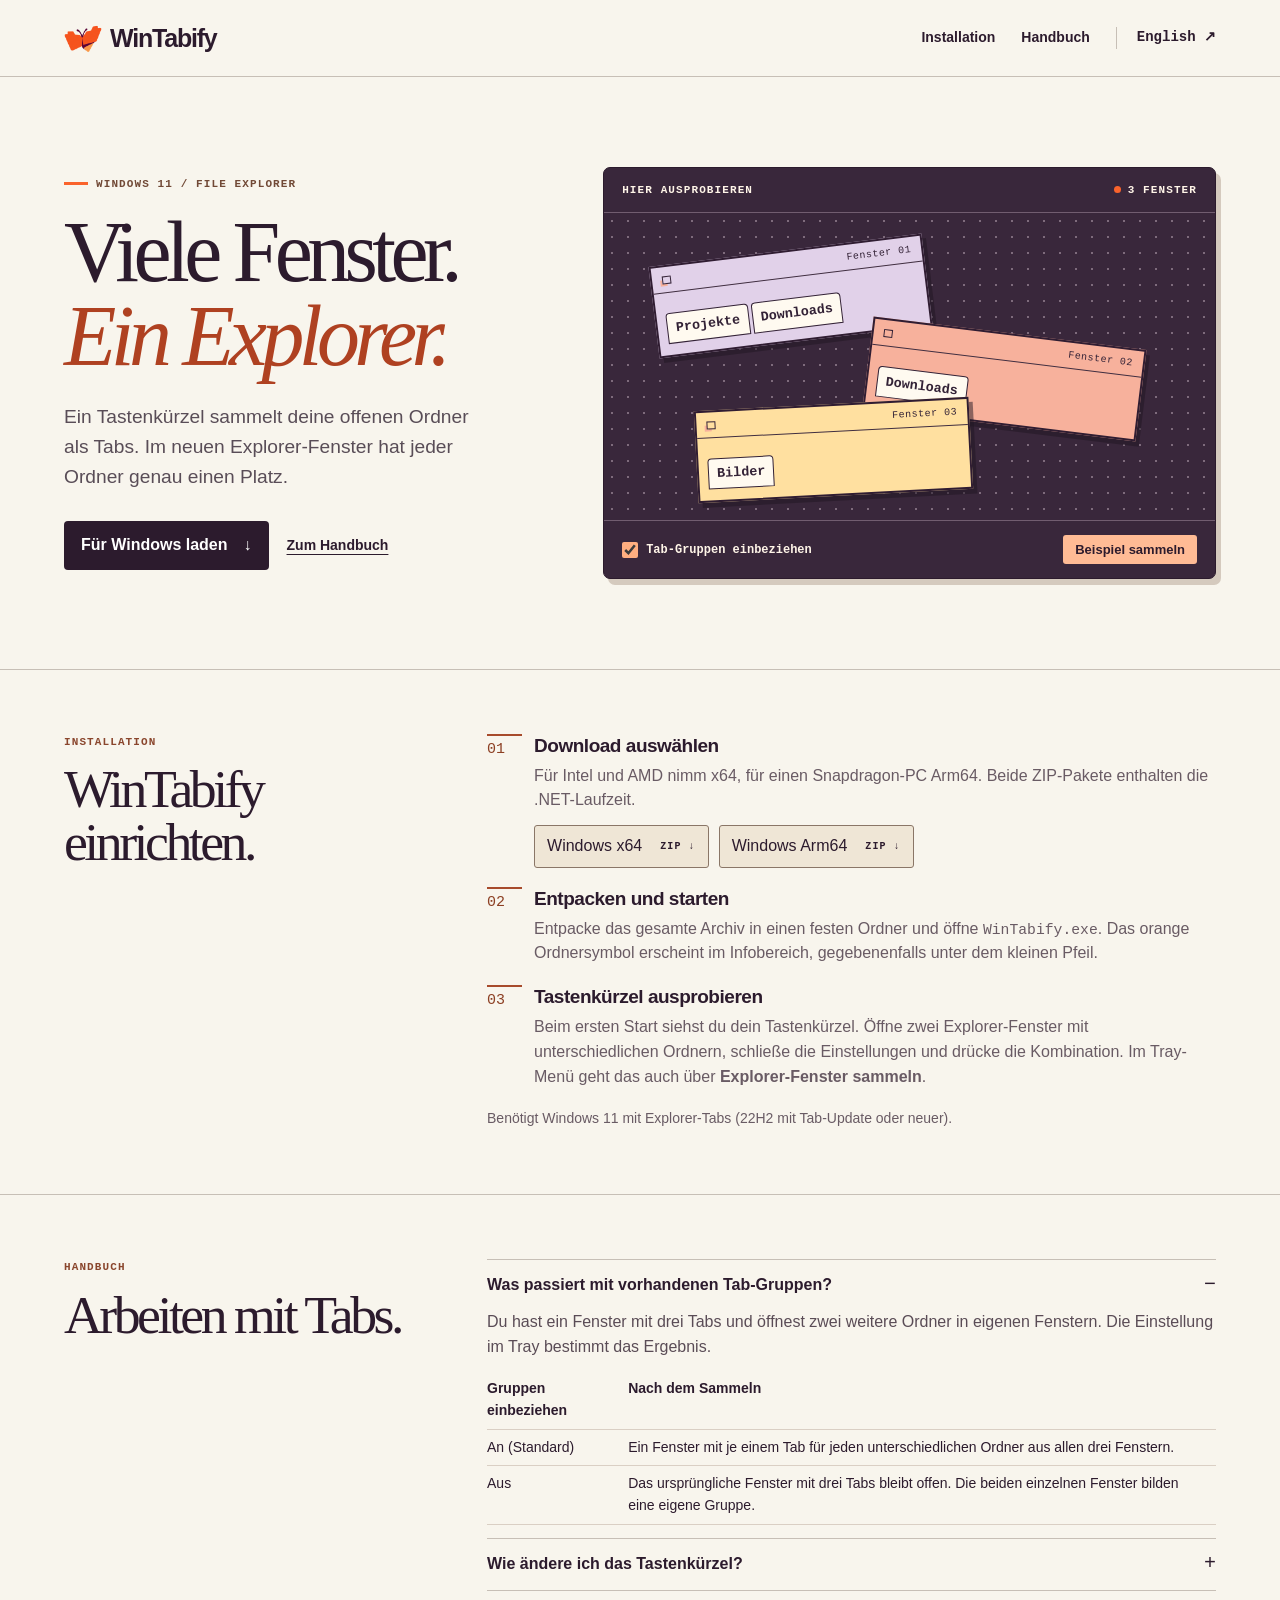
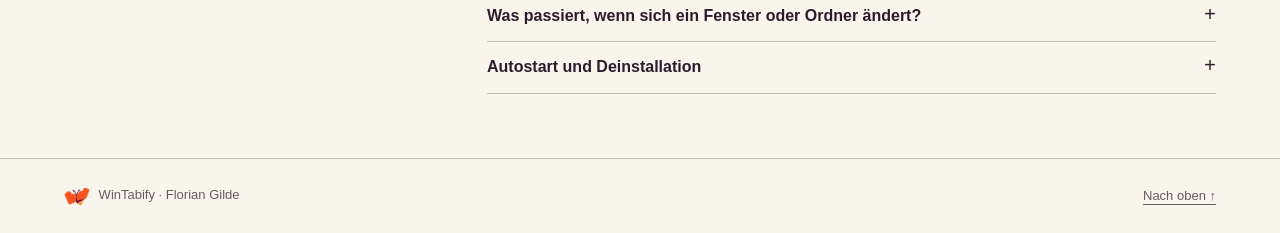
==== docs/de/index.html @ fa4d602b "Build WinTabify tray app and bilingual download site" ====
<!doctype html>
<html lang="de">
  <head>
    <meta charset="utf-8" />
    <meta name="viewport" content="width=device-width, initial-scale=1" />
    <meta name="theme-color" content="#39273b" />
    <meta
      name="description"
      content="Sammle offene Explorer-Fenster unter Windows 11 mit einem Tastenkürzel als eindeutige Ordner-Tabs. WinTabify herunterladen und einrichten."
    />
    <title>WinTabify — Viele Fenster. Ein Explorer.</title>
    <link rel="icon" href="../assets/mark.png" />
    <link rel="alternate" hreflang="en" href="../index.html" />
    <link rel="alternate" hreflang="de" href="../de/index.html" />
    <link rel="stylesheet" href="../assets/site.css" />
    <script defer src="../assets/demo.js"></script>
  </head>
  <body>
    <a class="skip" href="#main">Zum Inhalt</a>
    <header>
      <nav class="wrap" aria-label="Hauptnavigation">
        <a class="wordmark" href="#main"
          ><img
            src="../assets/mark.png"
            width="38"
            height="38"
            alt=""
          />WinTabify</a
        >
        <a class="jump" href="#install">Installation</a>
        <a class="jump" href="#guide">Handbuch</a>
        <a class="language" href="../index.html" hreflang="en" lang="en"
          >English ↗</a
        >
      </nav>
    </header>
    <main id="main">
      <div class="wrap hero">
        <div>
          <p class="eyebrow">Windows 11 / File Explorer</p>
          <h1>Viele Fenster.<br /><em>Ein Explorer.</em></h1>
          <p class="lede">
            Ein Tastenkürzel sammelt deine offenen Ordner als Tabs. Im neuen
            Explorer-Fenster hat jeder Ordner genau einen Platz.
          </p>
          <div class="actions">
            <a class="action" href="#install"
              >Für Windows laden <span aria-hidden="true">↓</span></a
            >
            <a class="textlink" href="#guide">Zum Handbuch</a>
          </div>
        </div>
        <figure
          class="plate"
          data-demo
          aria-label="Interaktives Ordnerbeispiel"
        >
          <figcaption class="platehead">
            <span>Hier ausprobieren</span
            ><span
              class="state"
              data-state
              data-one="1 Fenster"
              data-two="2 Fenster"
              data-three="3 Fenster"
              aria-live="polite"
              >3 Fenster</span
            >
          </figcaption>
          <div class="stage" aria-hidden="true">
            <div class="card one">
              <div class="rail"><i></i><span>Fenster 01</span></div>
              <div class="tabs">
                <span class="tab">Projekte</span
                ><span class="tab">Downloads</span>
              </div>
            </div>
            <div class="card two">
              <div class="rail"><i></i><span>Fenster 02</span></div>
              <div class="tabs"><span class="tab">Downloads</span></div>
            </div>
            <div class="card three">
              <div class="rail"><i></i><span>Fenster 03</span></div>
              <div class="tabs"><span class="tab">Bilder</span></div>
            </div>
            <div class="card result">
              <div class="rail"><i></i><span>WinTabify</span></div>
              <div class="tabs">
                <span class="tab group-only">Projekte</span
                ><span class="tab">Downloads</span
                ><span class="tab">Bilder</span>
              </div>
            </div>
          </div>
          <div class="platefoot">
            <label
              ><input type="checkbox" checked /> Tab-Gruppen einbeziehen</label
            ><button
              class="example-button"
              type="button"
              data-gather="Beispiel sammeln"
              data-reset="Zurücksetzen"
            >
              Beispiel sammeln
            </button>
          </div>
          <noscript
            ><p>
              Aktiviere JavaScript, um das Beispiel auszuprobieren.
            </p></noscript
          >
        </figure>
      </div>

      <section class="section" id="install">
        <div class="wrap section-grid">
          <div>
            <p class="sectionno">Installation</p>
            <h2>WinTabify einrichten.</h2>
          </div>
          <div>
            <ol class="steps">
              <li class="step">
                <div>
                  <h3>Download auswählen</h3>
                  <p>
                    Für Intel und AMD nimm x64, für einen Snapdragon-PC Arm64.
                    Beide ZIP-Pakete enthalten die .NET-Laufzeit.
                  </p>
                  <div class="downloads">
                    <a
                      class="download"
                      href="../downloads/WinTabify-win-x64.zip"
                      download
                      >Windows x64 <small>ZIP ↓</small></a
                    >
                    <a
                      class="download"
                      href="../downloads/WinTabify-win-arm64.zip"
                      download
                      >Windows Arm64 <small>ZIP ↓</small></a
                    >
                  </div>
                </div>
              </li>
              <li class="step">
                <div>
                  <h3>Entpacken und starten</h3>
                  <p>
                    Entpacke das gesamte Archiv in einen festen Ordner und öffne
                    <code>WinTabify.exe</code>. Das orange Ordnersymbol
                    erscheint im Infobereich, gegebenenfalls unter dem kleinen
                    Pfeil.
                  </p>
                </div>
              </li>
              <li class="step">
                <div>
                  <h3>Tastenkürzel ausprobieren</h3>
                  <p>
                    Beim ersten Start siehst du dein Tastenkürzel. Öffne zwei
                    Explorer-Fenster mit unterschiedlichen Ordnern, schließe die
                    Einstellungen und drücke die Kombination. Im Tray-Menü geht
                    das auch über <strong>Explorer-Fenster sammeln</strong>.
                  </p>
                </div>
              </li>
            </ol>
            <p class="compact">
              Benötigt Windows 11 mit Explorer-Tabs (22H2 mit Tab-Update oder
              neuer).
            </p>
          </div>
        </div>
      </section>
      <section class="section" id="guide">
        <div class="wrap section-grid">
          <div>
            <p class="sectionno">Handbuch</p>
            <h2>Arbeiten mit Tabs.</h2>
          </div>
          <div>
            <details class="doc" open>
              <summary>Was passiert mit vorhandenen Tab-Gruppen?</summary>
              <p>
                Du hast ein Fenster mit drei Tabs und öffnest zwei weitere
                Ordner in eigenen Fenstern. Die Einstellung im Tray bestimmt das
                Ergebnis.
              </p>
              <table>
                <thead>
                  <tr>
                    <th>Gruppen einbeziehen</th>
                    <th>Nach dem Sammeln</th>
                  </tr>
                </thead>
                <tbody>
                  <tr>
                    <td>An (Standard)</td>
                    <td>
                      Ein Fenster mit je einem Tab für jeden unterschiedlichen
                      Ordner aus allen drei Fenstern.
                    </td>
                  </tr>
                  <tr>
                    <td>Aus</td>
                    <td>
                      Das ursprüngliche Fenster mit drei Tabs bleibt offen. Die
                      beiden einzelnen Fenster bilden eine eigene Gruppe.
                    </td>
                  </tr>
                </tbody>
              </table>
            </details>
            <details class="doc">
              <summary>Wie ändere ich das Tastenkürzel?</summary>
              <p>
                Doppelklicke auf das Tray-Symbol, klicke auf das aktuelle
                Kürzel, drücke die neue Kombination und speichere. Beim ersten
                Start versucht WinTabify <kbd>Strg</kbd> + <kbd>Win</kbd> +
                <kbd>E</kbd>, danach <kbd>Alt</kbd> + <kbd>Win</kbd> +
                <kbd>E</kbd>, zuletzt <kbd>Strg</kbd> + <kbd>Umschalt</kbd> +
                <kbd>F11</kbd>. Lehnt Windows eine Kombination ab, kannst du in
                den Einstellungen eine andere wählen. Nach dem Schließen der
                Einstellungen steht der Tray-Befehl zur Verfügung.
              </p>
            </details>
            <details class="doc">
              <summary>
                Was passiert, wenn sich ein Fenster oder Ordner ändert?
              </summary>
              <p>
                WinTabify prüft die Ordner im neuen Fenster und anschließend
                jedes Quellfenster vor dem Schließen. Bei unlesbaren Tabs,
                Änderungen oder einer Schließbestätigung kann ein Quellfenster
                offen bleiben. Nach einem Abbruch kann auch das teilweise
                gefüllte Zielfenster offen sein.
              </p>
              <p>
                Neue Tabs öffnen den jeweiligen Ordner. Verlauf, Markierungen
                und Scrollposition gehören zum ursprünglichen Tab.
              </p>
            </details>
            <details class="doc">
              <summary>Autostart und Deinstallation</summary>
              <p>
                Für den Autostart drücke Win + R, gib
                <code>shell:startup</code> ein und lege dort eine Verknüpfung zu
                <code>WinTabify.exe</code> ab. Zum Deinstallieren beende die App
                über das Tray und entferne den entpackten Ordner sowie die
                Autostart-Verknüpfung. Gespeicherte Einstellungen kannst du
                unter <code>%LOCALAPPDATA%\WinTabify</code> löschen.
              </p>
            </details>
          </div>
        </div>
      </section>
    </main>
    <footer>
      <div class="wrap foot">
        <span
          ><img src="../assets/mark.png" alt="" /> WinTabify · Florian
          Gilde</span
        ><a href="#main">Nach oben ↑</a>
      </div>
    </footer>
  </body>
</html>
---- docs/assets/site.css ----
@charset "UTF-8";
:root {
  --paper: #f8f5ed;
  --ink: #2c1b2d;
  --muted: #695b64;
  --line: #c7bfb6;
  --orange: #fa632c;
  --blush: #f7b19c;
  --plum: #39273b;
  --sans: "Segoe UI", Arial, sans-serif;
  --serif: Georgia, "Times New Roman", serif;
  --mono: Consolas, "Courier New", monospace;
  color-scheme: light;
}
* {
  box-sizing: border-box;
}
html {
  scroll-behavior: smooth;
}
body {
  margin: 0;
  color: var(--ink);
  background: var(--paper);
  font: 16px/1.55 var(--sans);
}
a {
  color: inherit;
  text-underline-offset: 4px;
}
a:hover {
  color: #a63c1a;
}
button,
a {
  touch-action: manipulation;
}
button {
  font: inherit;
  cursor: pointer;
}
a:focus-visible,
button:focus-visible,
summary:focus-visible,
input:focus-visible {
  outline: 3px solid #cc4c1b;
  outline-offset: 4px;
}
.wrap {
  max-width: 1400px;
  margin: auto;
  padding-inline: clamp(20px, 5vw, 78px);
}
header {
  border-bottom: 1px solid var(--line);
}
nav {
  min-height: 76px;
  display: flex;
  gap: 26px;
  align-items: center;
}
.wordmark {
  display: inline-flex;
  align-items: center;
  gap: 8px;
  text-decoration: none;
  font-weight: 750;
  letter-spacing: -1.2px;
  font-size: 25px;
  margin-right: auto;
}
.wordmark img {
  width: 38px;
  height: 38px;
}
nav .jump,
nav .language {
  font-size: 14px;
  text-decoration: none;
  font-weight: 600;
}
nav .language {
  padding-left: 20px;
  border-left: 1px solid var(--line);
  font-family: var(--mono);
}
.skip {
  position: absolute;
  top: -7em;
  background: white;
  padding: 12px;
  z-index: 4;
}
.skip:focus {
  top: 0;
}
.hero {
  display: grid;
  grid-template-columns: 0.88fr 1.12fr;
  align-items: center;
  gap: clamp(25px, 4.5vw, 78px);
  padding-block: clamp(56px, 7vw, 105px);
}
.eyebrow,
.platehead,
.platefoot,
.sectionno,
.step small,
.download small {
  font: 600 11px/1.5 var(--mono);
  text-transform: uppercase;
  letter-spacing: 1.1px;
}
.eyebrow {
  display: flex;
  align-items: center;
  gap: 8px;
  color: #714936;
}
.eyebrow:before {
  content: "";
  width: 24px;
  height: 3px;
  background: var(--orange);
}
h1,
h2,
h3,
p,
figure {
  margin: 0;
}
h1,
h2 {
  font-family: var(--serif);
  font-weight: 400;
  letter-spacing: -0.065em;
  line-height: 0.98;
}
h1 {
  font-size: clamp(57px, 6.7vw, 104px);
  margin: 19px 0 23px;
}
h1 em {
  color: #af4121;
  font-weight: 400;
}
.lede {
  font-size: clamp(17px, 1.5vw, 21px);
  color: #594d57;
  max-width: 39ch;
}
.actions {
  display: flex;
  flex-wrap: wrap;
  align-items: center;
  gap: 18px;
  margin-top: 30px;
}
.action {
  display: inline-flex;
  align-items: center;
  gap: 16px;
  border-radius: 4px;
  background: var(--ink);
  padding: 12px 17px;
  color: white;
  text-decoration: none;
  font-weight: 600;
}
.action:hover {
  color: white;
  background: #533451;
}
.textlink {
  font-weight: 600;
  font-size: 14px;
}
.plate {
  overflow: hidden;
  background: var(--plum);
  color: #fff5e8;
  border: 1px solid var(--ink);
  border-radius: 7px;
  box-shadow: 5px 6px 0 #d5cabe;
}
.platehead,
.platefoot {
  display: flex;
  justify-content: space-between;
  gap: 12px;
  padding: 14px 18px;
  align-items: center;
}
.platehead {
  border-bottom: 1px solid #715d70;
}
.state:before {
  content: "";
  display: inline-block;
  background: var(--orange);
  border-radius: 50%;
  width: 7px;
  height: 7px;
  margin-right: 7px;
}
.stage {
  position: relative;
  height: clamp(265px, 24vw, 350px);
  overflow: hidden;
  background-image: radial-gradient(#7e6b7c 0.8px, transparent 1px);
  background-size: 16px 16px;
}
.card {
  position: absolute;
  min-width: 45%;
  background: #fff2d6;
  color: #332236;
  border: 2px solid #301d32;
  box-shadow: 4px 5px 0 #21162280;
  transition:
    transform 0.38s,
    top 0.38s,
    left 0.38s,
    opacity 0.24s;
}
.card .rail {
  padding: 7px 10px;
  border-bottom: 1.5px solid #402e40;
  display: flex;
  align-items: center;
  justify-content: space-between;
  gap: 8px;
  font: 10px var(--mono);
  letter-spacing: 0.5px;
}
.rail i {
  border: 1px solid;
  width: 9px;
  height: 8px;
  display: block;
  box-shadow: -3px 3px 0 -1px var(--blush);
}
.tabs {
  display: flex;
  align-items: flex-end;
  flex-wrap: wrap;
  gap: 3px;
  padding: 20px 9px 11px;
}
.tab {
  font: 600 clamp(11px, 1.05vw, 14px)/1.2 var(--mono);
  padding: 7px 8px 6px;
  background: #fffaf0;
  border: 1px solid;
  border-radius: 4px 4px 0 0;
  white-space: nowrap;
}
.one {
  top: 12%;
  left: 8%;
  transform: rotate(-7deg);
  background: #e1d1e9;
}
.two {
  top: 39%;
  left: 43%;
  transform: rotate(7deg);
  background: var(--blush);
}
.three {
  top: 62%;
  left: 15%;
  transform: rotate(-3deg);
  background: #ffe0a0;
}
.result {
  top: 39%;
  left: 50%;
  opacity: 0;
  transform: translate(-50%, 35%) rotate(4deg);
  width: max-content;
  max-width: 94%;
  background: #ffbe86;
}
.stage.gathered .card:not(.result) {
  opacity: 0;
  transform: translate(0, 0) scale(0.92);
}
.stage.gathered .result {
  opacity: 1;
  transform: translate(-50%, -10%) rotate(-2deg);
}
.stage.groups-out.gathered .one {
  opacity: 1;
  left: 9%;
  top: 17%;
  transform: rotate(-5deg);
}
.stage.groups-out.gathered .result {
  top: 59%;
  left: 57%;
}
.stage.groups-out .result .group-only {
  display: none;
}
.platefoot {
  border-top: 1px solid #715d70;
  flex-wrap: wrap;
  text-transform: none;
  letter-spacing: 0;
  font-size: 12px;
  min-height: 56px;
}
.platefoot label {
  display: flex;
  align-items: center;
  gap: 8px;
  cursor: pointer;
}
.platefoot input {
  accent-color: #ffae80;
  width: 16px;
  height: 16px;
  margin: 0;
}
.example-button {
  border: 0;
  background: #ffbb95;
  color: var(--ink);
  padding: 7px 12px;
  border-radius: 3px;
  font: 600 13px var(--sans);
}
.example-button:hover {
  background: #ffd4b6;
}
.section {
  border-top: 1px solid var(--line);
  padding-block: clamp(35px, 5vw, 70px);
  scroll-margin-top: 1em;
}
.section-grid {
  display: grid;
  grid-template-columns: 0.66fr 1.34fr;
  gap: clamp(22px, 5vw, 90px);
}
.sectionno {
  color: #8a462d;
  margin-bottom: 13px;
}
h2 {
  font-size: clamp(38px, 4.2vw, 63px);
  max-width: 15ch;
}
h3 {
  font-size: 19px;
  line-height: 1.3;
  letter-spacing: -0.025em;
}
.prose p + p {
  margin-top: 10px;
}
.steps {
  margin: 0;
  padding: 0;
  list-style: none;
  counter-reset: steps;
}
.step {
  counter-increment: steps;
  display: grid;
  grid-template-columns: 35px 1fr;
  gap: 12px;
  margin-bottom: 19px;
}
.step:before {
  content: counter(steps, decimal-leading-zero);
  font: 15px var(--mono);
  border-top: 2px solid #a74b2c;
  color: #8c3f23;
  align-self: start;
  padding-top: 5px;
}
.step p {
  color: var(--muted);
  margin-top: 5px;
}
.downloads {
  display: flex;
  gap: 10px;
  flex-wrap: wrap;
  margin-top: 12px;
}
.download {
  display: inline-flex;
  align-items: center;
  justify-content: space-between;
  gap: 18px;
  padding: 8px 12px;
  background: #efe6d6;
  border: 1px solid #8a7667;
  border-radius: 3px;
  text-decoration: none;
}
.download:hover {
  color: var(--ink);
  background: #ffe0b9;
}
.download small {
  font-size: 10px;
}
.section code {
  font: 0.92em var(--mono);
  overflow-wrap: anywhere;
}
.compact {
  color: var(--muted);
  font-size: 14px;
}
.doc {
  border-top: 1px solid var(--line);
  padding: 13px 0;
}
.doc:last-child {
  border-bottom: 1px solid var(--line);
}
summary {
  cursor: pointer;
  font-weight: 650;
  display: flex;
  justify-content: space-between;
  gap: 16px;
  list-style: none;
}
summary::-webkit-details-marker {
  display: none;
}
summary:after {
  content: "+";
  font: 20px var(--mono);
}
details[open] > summary:after {
  content: "−";
}
.doc p,
.doc table {
  margin-top: 12px;
}
.doc p {
  color: #5a4c56;
}
.doc table {
  width: 100%;
  border-collapse: collapse;
  font-size: 14px;
}
.doc td,
.doc th {
  padding: 7px 10px 7px 0;
  text-align: left;
  vertical-align: top;
  border-bottom: 1px solid #dacfc4;
}
kbd {
  font: 600 12px var(--mono);
  padding: 2px 5px;
  border: 1px solid #ad9f91;
  border-bottom: 2px solid #ad9f91;
  border-radius: 3px;
  background: white;
  white-space: nowrap;
}
footer {
  border-top: 1px solid var(--line);
}
.foot {
  display: flex;
  align-items: center;
  justify-content: space-between;
  gap: 16px;
  padding-block: 24px;
  color: var(--muted);
  font-size: 13px;
}
.foot img {
  width: 26px;
  vertical-align: middle;
  margin-right: 5px;
}
@media (max-width: 950px) {
  .hero {
    grid-template-columns: 0.9fr 1.1fr;
    gap: 28px;
  }
  h1 {
    font-size: clamp(53px, 7vw, 75px);
  }
  .platefoot {
    padding: 10px 13px;
  }
  .card {
    min-width: 51%;
  }
  .two {
    left: 40%;
  }
}
@media (max-width: 760px) {
  .hero,
  .section-grid {
    grid-template-columns: 1fr;
  }
  .hero {
    padding-block: 36px 45px;
    gap: 28px;
  }
  .section-grid {
    gap: 24px;
  }
  h1 {
    font-size: clamp(61px, 11.2vw, 84px);
  }
  .stage {
    height: 275px;
  }
  .hero .lede {
    max-width: 48ch;
  }
  .jump {
    display: none;
  }
  nav {
    min-height: 61px;
  }
  .actions {
    margin-top: 20px;
  }
  .tabs {
    padding-top: 17px;
  }
  .tab {
    font-size: 13px;
  }
  .plate {
    max-width: 600px;
  }
  .sectionno {
    margin-bottom: 8px;
  }
  .section-grid h2 {
    max-width: none;
  }
}
@media (max-width: 420px) {
  .wrap {
    padding-inline: 16px;
  }
  .tab {
    font-size: 11px;
    padding: 6px;
  }
  .card .rail {
    font-size: 9px;
  }
  .stage {
    height: 240px;
  }
  .platehead,
  .platefoot {
    padding-inline: 10px;
  }
  .platefoot {
    gap: 6px;
  }
  .platefoot label,
  .example-button {
    font-size: 11px;
  }
  .wordmark {
    font-size: 22px;
  }
  .foot {
    flex-wrap: wrap;
  }
  .hero h1 {
    font-size: clamp(49px, 14vw, 59px);
  }
}
@media (prefers-reduced-motion: reduce) {
  html {
    scroll-behavior: auto;
  }
  .card {
    transition: none;
  }
}
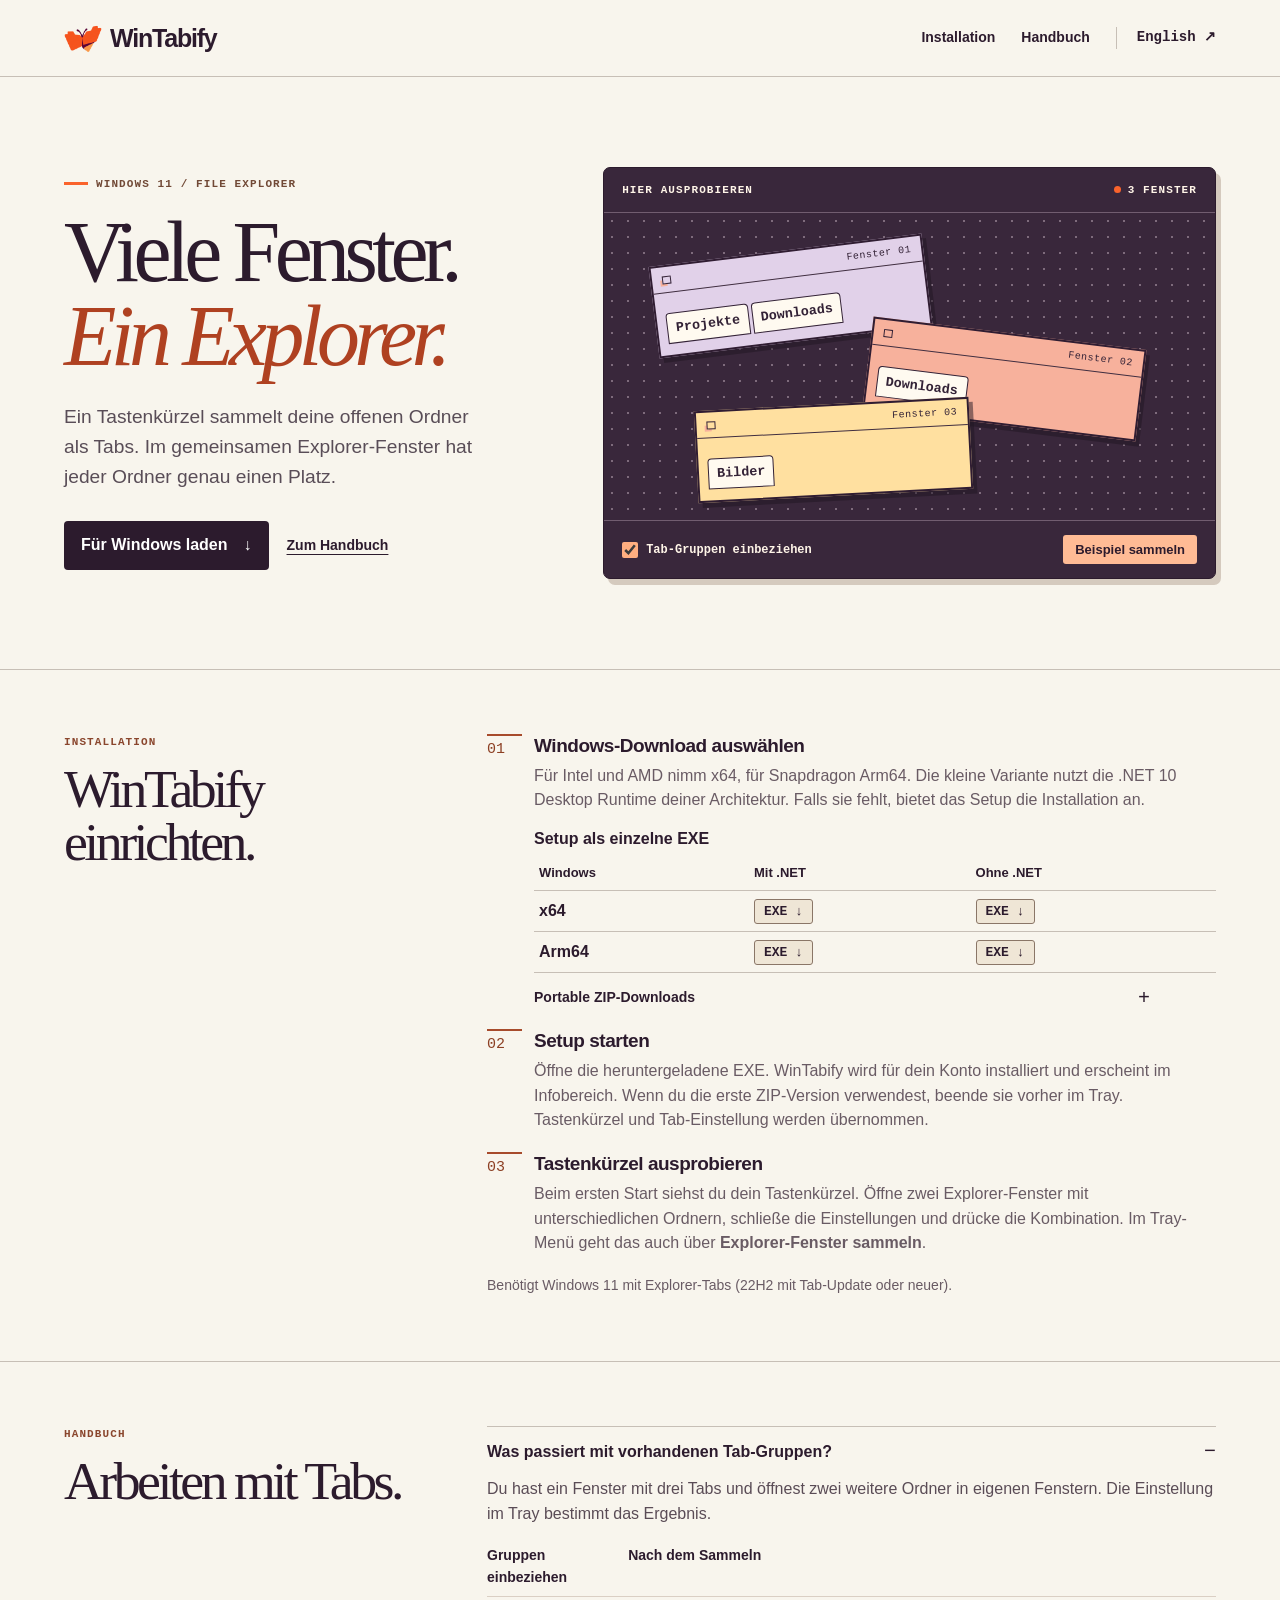
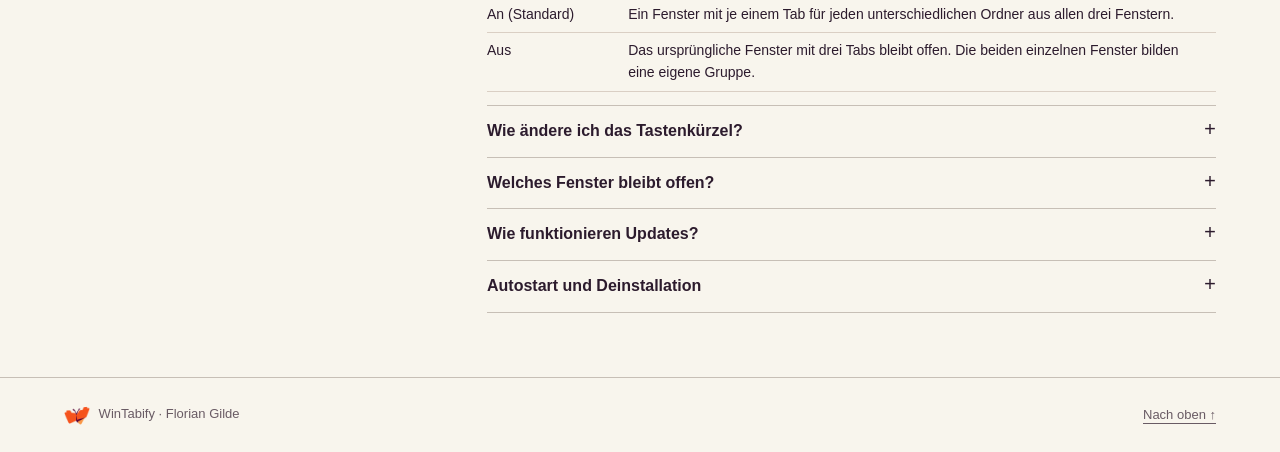
==== commit c026301b: "Verify in-place updates and publish all download choices in English and German" ====
--- a/docs/de/index.html
+++ b/docs/de/index.html
@@ -40,8 +40,8 @@
           <p class="eyebrow">Windows 11 / File Explorer</p>
           <h1>Viele Fenster.<br /><em>Ein Explorer.</em></h1>
           <p class="lede">
-            Ein Tastenkürzel sammelt deine offenen Ordner als Tabs. Im neuen
-            Explorer-Fenster hat jeder Ordner genau einen Platz.
+            Ein Tastenkürzel sammelt deine offenen Ordner als Tabs. Im
+            gemeinsamen Explorer-Fenster hat jeder Ordner genau einen Platz.
           </p>
           <div class="actions">
             <a class="action" href="#install"
@@ -122,35 +122,113 @@
             <ol class="steps">
               <li class="step">
                 <div>
-                  <h3>Download auswählen</h3>
+                  <h3>Windows-Download auswählen</h3>
                   <p>
-                    Für Intel und AMD nimm x64, für einen Snapdragon-PC Arm64.
-                    Beide ZIP-Pakete enthalten die .NET-Laufzeit.
+                    Für Intel und AMD nimm x64, für Snapdragon Arm64. Die kleine
+                    Variante nutzt die .NET 10 Desktop Runtime deiner
+                    Architektur. Falls sie fehlt, bietet das Setup die
+                    Installation an.
                   </p>
-                  <div class="downloads">
-                    <a
-                      class="download"
-                      href="../downloads/WinTabify-win-x64.zip"
-                      download
-                      >Windows x64 <small>ZIP ↓</small></a
-                    >
-                    <a
-                      class="download"
-                      href="../downloads/WinTabify-win-arm64.zip"
-                      download
-                      >Windows Arm64 <small>ZIP ↓</small></a
-                    >
-                  </div>
+                  <table class="download-table">
+                    <caption>
+                      Setup als einzelne EXE
+                    </caption>
+                    <thead>
+                      <tr>
+                        <th scope="col">Windows</th>
+                        <th scope="col">Mit .NET</th>
+                        <th scope="col">Ohne .NET</th>
+                      </tr>
+                    </thead>
+                    <tbody>
+                      <tr>
+                        <th scope="row">x64</th>
+                        <td>
+                          <a
+                            class="download"
+                            download
+                            href="../downloads/win-x64-bundled/WinTabify-Setup.exe"
+                            aria-label="x64 bundled setup"
+                            >EXE ↓</a
+                          >
+                        </td>
+                        <td>
+                          <a
+                            class="download"
+                            download
+                            href="../downloads/win-x64-slim/WinTabify-Setup.exe"
+                            aria-label="x64 slim setup"
+                            >EXE ↓</a
+                          >
+                        </td>
+                      </tr>
+                      <tr>
+                        <th scope="row">Arm64</th>
+                        <td>
+                          <a
+                            class="download"
+                            download
+                            href="../downloads/win-arm64-bundled/WinTabify-Setup.exe"
+                            aria-label="arm64 bundled setup"
+                            >EXE ↓</a
+                          >
+                        </td>
+                        <td>
+                          <a
+                            class="download"
+                            download
+                            href="../downloads/win-arm64-slim/WinTabify-Setup.exe"
+                            aria-label="arm64 slim setup"
+                            >EXE ↓</a
+                          >
+                        </td>
+                      </tr>
+                    </tbody>
+                  </table>
+                  <details class="portable">
+                    <summary>Portable ZIP-Downloads</summary>
+                    <p>
+                      Entpacke das gesamte ZIP in einen beschreibbaren Ordner
+                      und starte WinTabify. Die Update-Dateien gehören zur
+                      portablen App.
+                    </p>
+                    <ul>
+                      <li>
+                        x64 ·
+                        <a download href="../downloads/WinTabify-win-x64.zip"
+                          >Mit .NET</a
+                        >
+                        ·
+                        <a
+                          download
+                          href="../downloads/WinTabify-win-x64-slim.zip"
+                          >Ohne .NET</a
+                        >
+                      </li>
+                      <li>
+                        Arm64 ·
+                        <a download href="../downloads/WinTabify-win-arm64.zip"
+                          >Mit .NET</a
+                        >
+                        ·
+                        <a
+                          download
+                          href="../downloads/WinTabify-win-arm64-slim.zip"
+                          >Ohne .NET</a
+                        >
+                      </li>
+                    </ul>
+                  </details>
                 </div>
               </li>
               <li class="step">
                 <div>
-                  <h3>Entpacken und starten</h3>
+                  <h3>Setup starten</h3>
                   <p>
-                    Entpacke das gesamte Archiv in einen festen Ordner und öffne
-                    <code>WinTabify.exe</code>. Das orange Ordnersymbol
-                    erscheint im Infobereich, gegebenenfalls unter dem kleinen
-                    Pfeil.
+                    Öffne die heruntergeladene EXE. WinTabify wird für dein
+                    Konto installiert und erscheint im Infobereich. Wenn du die
+                    erste ZIP-Version verwendest, beende sie vorher im Tray.
+                    Tastenkürzel und Tab-Einstellung werden übernommen.
                   </p>
                 </div>
               </li>
@@ -226,30 +304,37 @@
               </p>
             </details>
             <details class="doc">
-              <summary>
-                Was passiert, wenn sich ein Fenster oder Ordner ändert?
-              </summary>
-              <p>
-                WinTabify prüft die Ordner im neuen Fenster und anschließend
-                jedes Quellfenster vor dem Schließen. Bei unlesbaren Tabs,
-                Änderungen oder einer Schließbestätigung kann ein Quellfenster
-                offen bleiben. Nach einem Abbruch kann auch das teilweise
-                gefüllte Zielfenster offen sein.
-              </p>
-              <p>
-                Neue Tabs öffnen den jeweiligen Ordner. Verlauf, Markierungen
-                und Scrollposition gehören zum ursprünglichen Tab.
+              <summary>Welches Fenster bleibt offen?</summary>
+              <p>
+                WinTabify behält das geeignete Fenster mit den meisten bereits
+                eindeutigen Tabs und öffnet nur fehlende Ordner. Sobald ihre
+                Ordner bestätigt sind, schließt es die anderen berücksichtigten
+                Fenster, auch wenn diese ausschließlich Duplikate enthalten.
+                Enthält jedes geeignete Fenster selbst doppelte Tabs, legt
+                WinTabify ein neues Ziel an. Geänderte oder unlesbare Fenster
+                können offen bleiben.
+              </p>
+            </details>
+            <details class="doc">
+              <summary>Wie funktionieren Updates?</summary>
+              <p>
+                WinTabify prüft beim Start und alle sechs Stunden auf Updates.
+                Passende Updates für deine Architektur und Runtime-Variante
+                werden im Hintergrund geladen. Der Neustart wartet, bis das
+                Sammeln beendet und das Einstellungsfenster geschlossen ist.
+                Unter Einstellungen kannst du automatische Updates abschalten.
+                Im Tray-Menü kannst du jederzeit nach Updates suchen.
               </p>
             </details>
             <details class="doc">
               <summary>Autostart und Deinstallation</summary>
               <p>
-                Für den Autostart drücke Win + R, gib
-                <code>shell:startup</code> ein und lege dort eine Verknüpfung zu
-                <code>WinTabify.exe</code> ab. Zum Deinstallieren beende die App
-                über das Tray und entferne den entpackten Ordner sowie die
-                Autostart-Verknüpfung. Gespeicherte Einstellungen kannst du
-                unter <code>%LOCALAPPDATA%\WinTabify</code> löschen.
+                Für den Autostart kopiere die installierte Startmenü-Verknüpfung
+                nach <code>shell:startup</code>. Zum Deinstallieren beende
+                WinTabify im Tray und wähle es in den Windows-Einstellungen
+                unter Apps aus. Bei der portablen Version entfernst du den
+                entpackten Ordner. Deine Einstellungen liegen unter
+                <code>%LOCALAPPDATA%\WinTabify</code>.
               </p>
             </details>
           </div>
--- a/docs/assets/site.css
+++ b/docs/assets/site.css
@@ -596,3 +596,34 @@
     transition: none;
   }
 }
+
+.download-table {
+  border-collapse: collapse;
+  width: 100%;
+  margin: 14px 0;
+  text-align: left;
+}
+.download-table caption {
+  text-align: left;
+  font-weight: 650;
+  margin-bottom: 4px;
+}
+.download-table th,
+.download-table td {
+  border-bottom: 1px solid var(--line);
+  padding: 7px 5px;
+}
+.download-table thead th {
+  font-size: 13px;
+}
+.download-table .download {
+  padding: 4px 9px;
+  font: 600 13px var(--mono);
+}
+.portable {
+  max-width: 44em;
+  font-size: 14px;
+}
+.portable ul {
+  padding-inline-start: 18px;
+}
